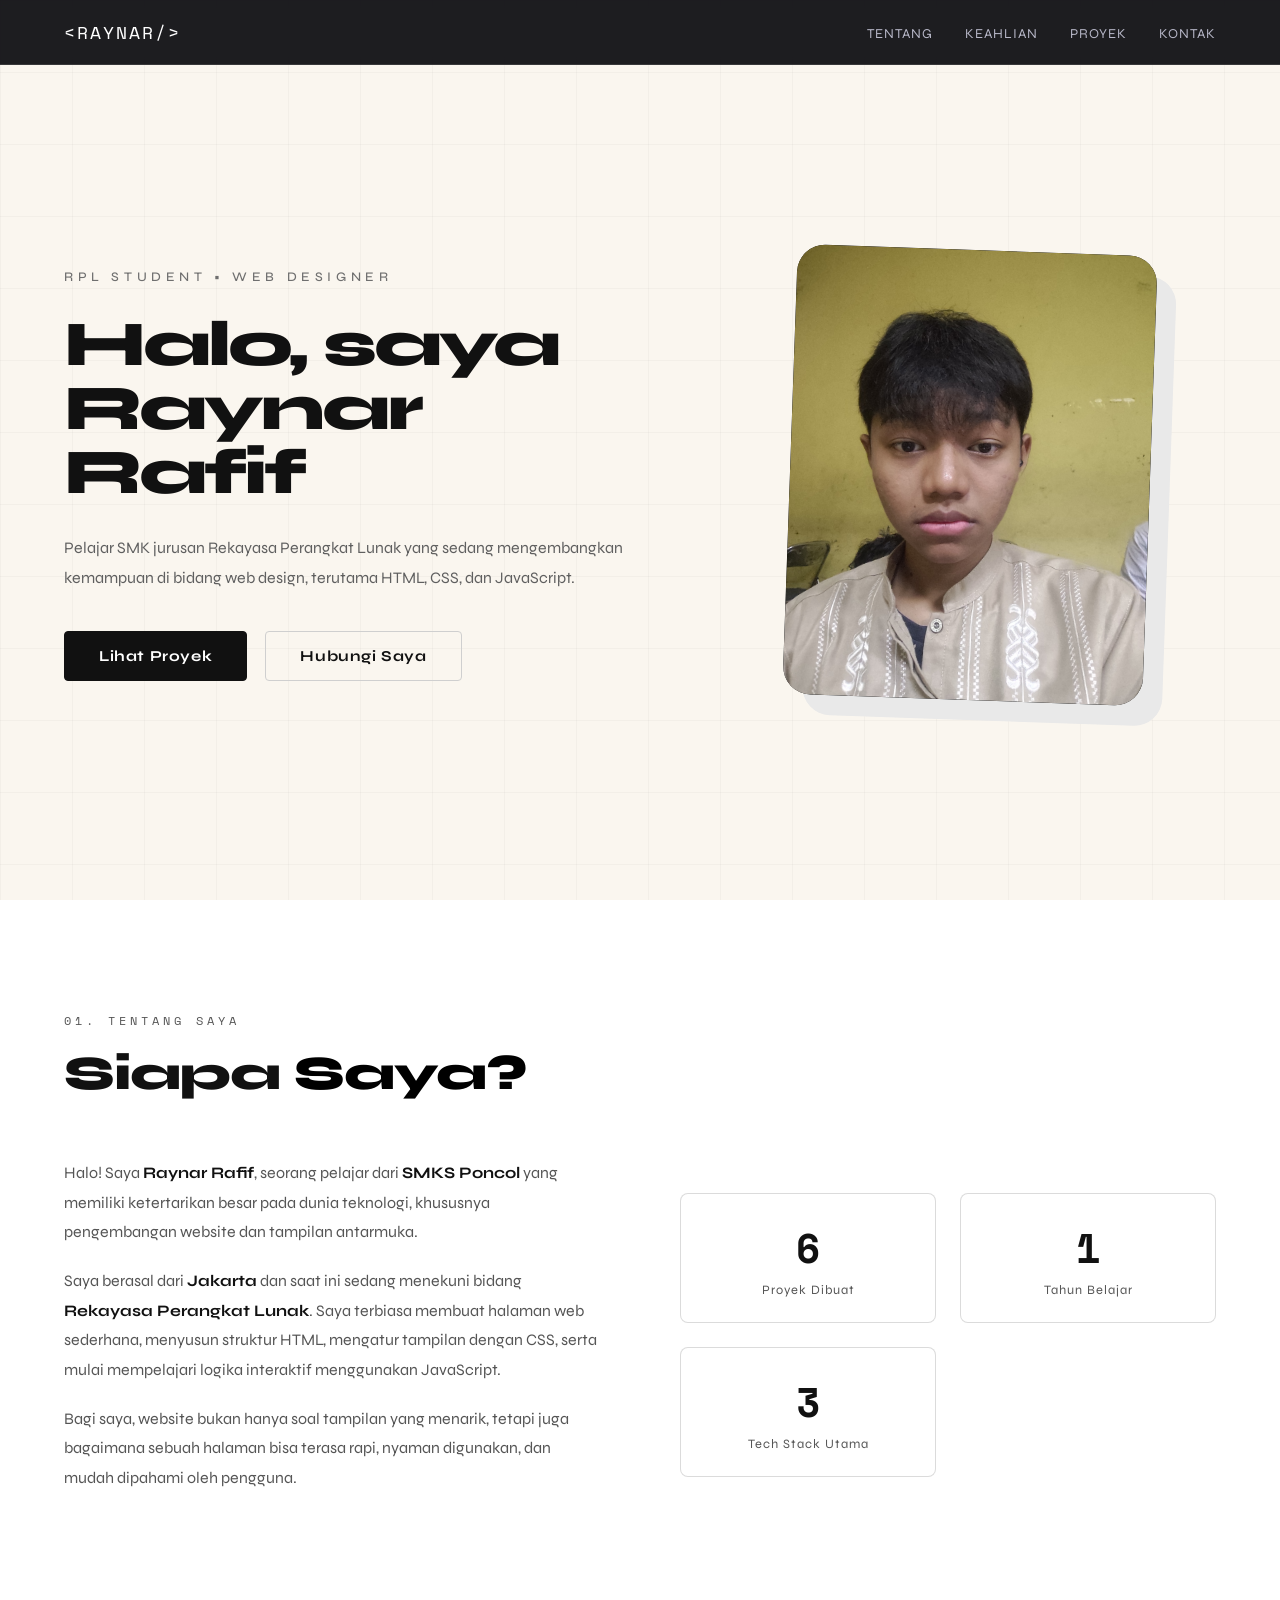
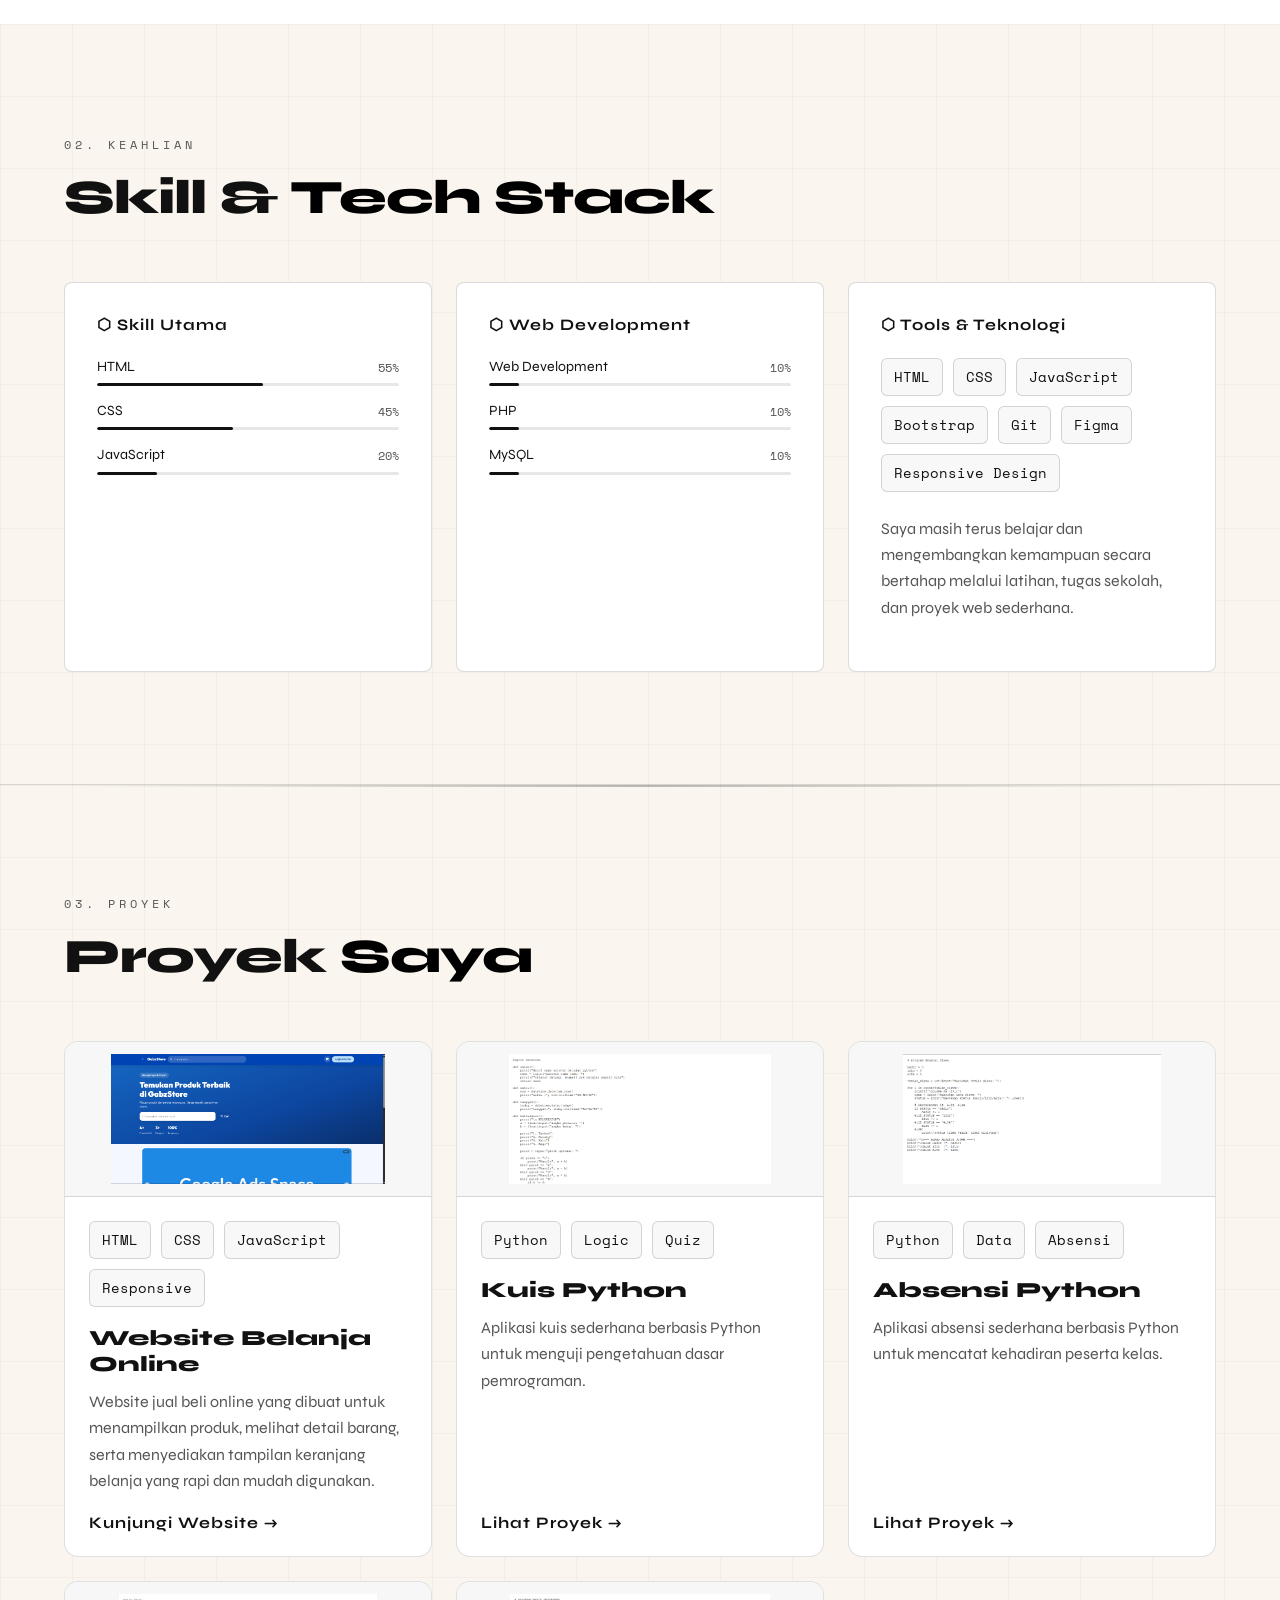
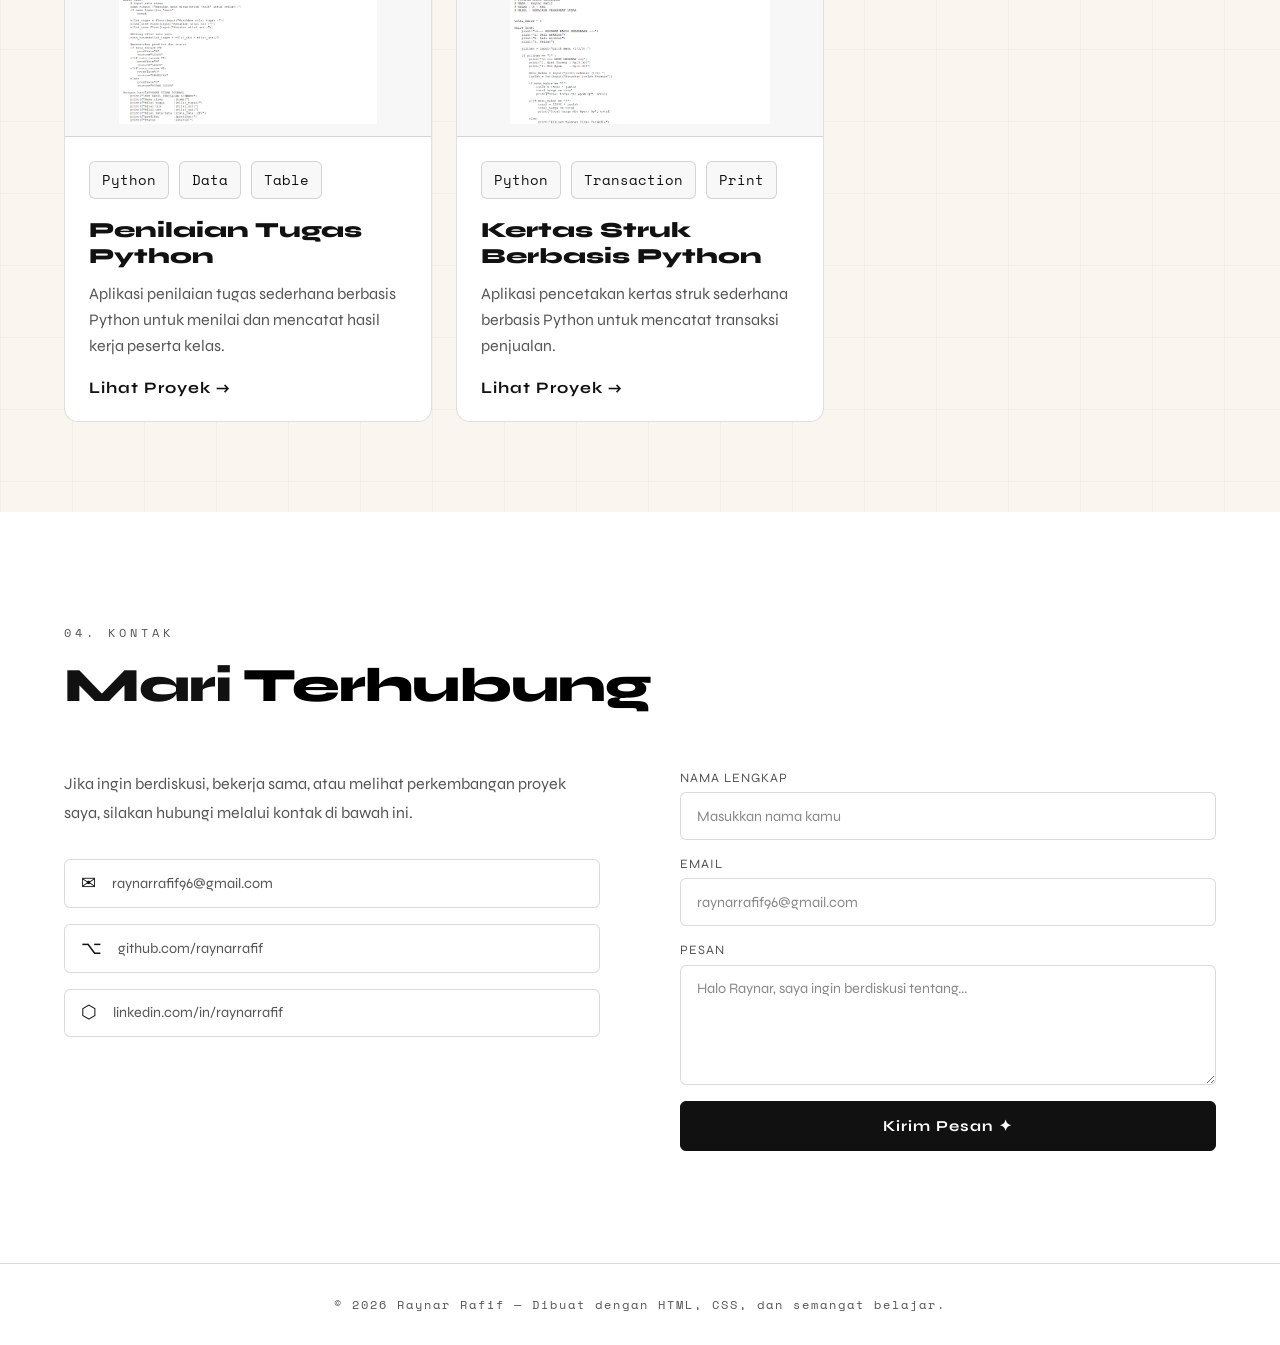
==== index.html @ 78a93ede "Rename portofolio cv.html to index.html" ====
<!DOCTYPE html>
<html lang="id">
<head>
  <meta charset="UTF-8" />
  <meta name="viewport" content="width=device-width, initial-scale=1.0" />
  <title>Portofolio - Raynar Rafif</title>

  <link href="https://fonts.googleapis.com/css2?family=Space+Mono:ital,wght@0,400;0,700;1,400&family=Syne:wght@400;600;700;800&display=swap" rel="stylesheet" />
  <link rel="stylesheet" href="style.css" />
</head>
<body>

  <div id="cursor-glow"></div>

  <!-- NAV -->
  <nav>
    <a href="#hero" class="nav-logo">&lt;RAYNAR/&gt;</a>

    <ul class="nav-links">
      <li><a href="#about">Tentang</a></li>
      <li><a href="#skills">Keahlian</a></li>
      <li><a href="#projects">Proyek</a></li>
      <li><a href="#contact">Kontak</a></li>
    </ul>

    <button class="hamburger" id="hamburger" aria-label="Menu">
      <span></span>
      <span></span>
      <span></span>
    </button>
  </nav>

  <div class="mobile-nav" id="mobile-nav">
    <a href="#about" onclick="closeMobileNav()">Tentang</a>
    <a href="#skills" onclick="closeMobileNav()">Keahlian</a>
    <a href="#projects" onclick="closeMobileNav()">Proyek</a>
    <a href="#contact" onclick="closeMobileNav()">Kontak</a>
  </div>

  <!-- HERO -->
  <section id="hero" class="hero-section">
    <div class="hero-content">

      <div class="hero-text">
        <p class="hero-label">RPL STUDENT • WEB DESIGNER</p>

        <h1>
          Halo, saya<br>
          <span>Raynar Rafif</span>
        </h1>

        <p class="hero-desc">
          Pelajar SMK jurusan Rekayasa Perangkat Lunak yang sedang mengembangkan
          kemampuan di bidang web design, terutama HTML, CSS, dan
         JavaScript.
        </p>

        <div class="hero-buttons">
          <a href="#projects" class="btn-primary">Lihat Proyek</a>
          <a href="#contact" class="btn-outline">Hubungi Saya</a>
        </div>
      </div>

      <div class="hero-image">
        <div class="profile-card">
          <img src="assets/foto-profil.jpg" alt="Foto Raynar Rafif">
        </div>
      </div>

    </div>
  </section>

  <!-- ABOUT -->
  <section id="about">
    <div class="section-label">01. Tentang Saya</div>
    <h2 class="section-title">Siapa <span>Saya?</span></h2>

    <div class="about-grid reveal">
      <div class="about-text">
        <p>
          Halo! Saya <strong>Raynar Rafif</strong>, seorang pelajar dari
          <strong>SMKS Poncol</strong> yang memiliki ketertarikan besar pada dunia teknologi,
          khususnya pengembangan website dan tampilan antarmuka.
        </p>

        <p>
          Saya berasal dari <strong>Jakarta</strong> dan saat ini sedang menekuni bidang
          <strong>Rekayasa Perangkat Lunak</strong>. Saya terbiasa membuat halaman web sederhana,
          menyusun struktur HTML, mengatur tampilan dengan CSS, serta mulai mempelajari logika
          interaktif menggunakan JavaScript.
        </p>

        <p>
          Bagi saya, website bukan hanya soal tampilan yang menarik, tetapi juga bagaimana sebuah
          halaman bisa terasa rapi, nyaman digunakan, dan mudah dipahami oleh pengguna.
        </p>
      </div>

      <div class="about-stats">
        <div class="stat-card">
          <span class="stat-number" data-count="6+">6+</span>
          <div class="stat-label">Proyek Dibuat</div>
        </div>

        <div class="stat-card">
          <span class="stat-number" data-count="1+">1+</span>
          <div class="stat-label">Tahun Belajar</div>
        </div>

        <div class="stat-card">
          <span class="stat-number" data-count="3">3</span>
          <div class="stat-label">Tech Stack Utama</div>
        </div>
      </div>
    </div>
  </section>

  <!-- SKILLS -->
  <section id="skills">
    <div class="section-label">02. Keahlian</div>
    <h2 class="section-title">Skill & <span>Tech Stack</span></h2>

    <div class="skills-grid reveal">

      <div class="skill-category">
        <div class="skill-cat-title">⬡ Skill Utama</div>

        <div class="skill-item">
          <div class="skill-name">
            <span>HTML</span>
            <span class="skill-pct">55%</span>
          </div>
          <div class="skill-bar-bg">
            <div class="skill-bar-fill" data-width="55"></div>
          </div>
        </div>

        <div class="skill-item">
          <div class="skill-name">
            <span>CSS</span>
            <span class="skill-pct">45%</span>
          </div>
          <div class="skill-bar-bg">
            <div class="skill-bar-fill" data-width="45"></div>
          </div>
        </div>

        <div class="skill-item">
          <div class="skill-name">
            <span>JavaScript</span>
            <span class="skill-pct">20%</span>
          </div>
          <div class="skill-bar-bg">
            <div class="skill-bar-fill" data-width="20"></div>
          </div>
        </div>
      </div>

      <div class="skill-category">
        <div class="skill-cat-title">⬡ Web Development</div>

        <div class="skill-item">
          <div class="skill-name">
            <span>Web Development</span>
            <span class="skill-pct">10%</span>
          </div>
          <div class="skill-bar-bg">
            <div class="skill-bar-fill" data-width="10"></div>
          </div>
        </div>

        <div class="skill-item">
          <div class="skill-name">
            <span>PHP</span>
            <span class="skill-pct">10%</span>
          </div>
          <div class="skill-bar-bg">
            <div class="skill-bar-fill" data-width="10"></div>
          </div>
        </div>

        <div class="skill-item">
          <div class="skill-name">
            <span>MySQL</span>
            <span class="skill-pct">10%</span>
          </div>
          <div class="skill-bar-bg">
            <div class="skill-bar-fill" data-width="10"></div>
          </div>
        </div>
      </div>

      <div class="skill-category">
        <div class="skill-cat-title">⬡ Tools & Teknologi</div>

        <div class="project-tags">
          <span class="tag">HTML</span>
          <span class="tag">CSS</span>
          <span class="tag">JavaScript</span>
          <span class="tag">Bootstrap</span>
          <span class="tag">Git</span>
          <span class="tag">Figma</span>
          <span class="tag">Responsive Design</span>
        </div>

        <p class="project-desc" style="margin-top: 1.5rem;">
          Saya masih terus belajar dan mengembangkan kemampuan secara bertahap melalui latihan,
          tugas sekolah, dan proyek web sederhana.
        </p>
      </div>

    </div>
  </section>

  <!-- PROJECTS -->
  <section id="projects">
    <div class="section-label">03. Proyek</div>
    <h2 class="section-title">Proyek <span>Saya</span></h2>

    <div class="projects-grid reveal">

      <!-- PROJECT 1 -->
      <div class="project-card">
        <div class="project-thumb">
          <img src="assets/website-belanja.png" alt="Website Belanja Online" class="project-img">
        </div>

        <div class="project-body">
          <div class="project-tags">
            <span class="tag">HTML</span>
            <span class="tag">CSS</span>
            <span class="tag">JavaScript</span>
            <span class="tag">Responsive</span>
          </div>

          <div class="project-title">Website Belanja Online</div>

          <p class="project-desc">
            Website jual beli online yang dibuat untuk menampilkan produk, melihat detail barang,
            serta menyediakan tampilan keranjang belanja yang rapi dan mudah digunakan.
          </p>

          <a href="https://gabzstoredemo.my.id/" class="project-link" target="_blank" rel="noopener noreferrer">
            Kunjungi Website →
          </a>
        </div>
      </div>

      <!-- PROJECT 2 -->
      <div class="project-card">
        <div class="project-thumb">
          <img src="assets/kuis.png" alt="Kuis Python" class="project-img">
        </div>

        <div class="project-body">
          <div class="project-tags">
            <span class="tag">Python</span>
            <span class="tag">Logic</span>
            <span class="tag">Quiz</span>
          </div>

          <div class="project-title">Kuis Python</div>

          <p class="project-desc">
            Aplikasi kuis sederhana berbasis Python untuk menguji pengetahuan dasar pemrograman.
          </p>

          <a href="assets/kuis.png" class="project-link" target="_blank" rel="noopener noreferrer">
            Lihat Proyek →
          </a>
        </div>
      </div>

      <!-- PROJECT 3 -->
      <div class="project-card">
        <div class="project-thumb">
          <img src="assets/absensi.png" alt="Absensi Python" class="project-img">
        </div>

        <div class="project-body">
          <div class="project-tags">
            <span class="tag">Python</span>
            <span class="tag">Data</span>
            <span class="tag">Absensi</span>
          </div>

          <div class="project-title">Absensi Python</div>

          <p class="project-desc">
            Aplikasi absensi sederhana berbasis Python untuk mencatat kehadiran peserta kelas.
          </p>

          <a href="assets/absensi.png" class="project-link" target="_blank" rel="noopener noreferrer">
            Lihat Proyek →
          </a>
        </div>
      </div>

      <!-- PROJECT 4 -->
      <div class="project-card">
        <div class="project-thumb">
          <img src="assets/Penilaian.png" alt="Penilaian Tugas Python" class="project-img">
        </div>

        <div class="project-body">
          <div class="project-tags">
            <span class="tag">Python</span>
            <span class="tag">Data</span>
            <span class="tag">Table</span>
          </div>

          <div class="project-title">Penilaian Tugas Python</div>

          <p class="project-desc">
            Aplikasi penilaian tugas sederhana berbasis Python untuk menilai dan mencatat hasil kerja peserta kelas.
          </p>

          <a href="assets/penilaian.png" class="project-link" target="_blank" rel="noopener noreferrer">
            Lihat Proyek →
          </a>
        </div>
      </div>

      <!-- PROJECT 5 -->
      <div class="project-card">
        <div class="project-thumb">
          <img src="assets/kasir-struk.png" alt="Kertas Struk Berbasis Python" class="project-img">
        </div>

        <div class="project-body">
          <div class="project-tags">
            <span class="tag">Python</span>
            <span class="tag">Transaction</span>
            <span class="tag">Print</span>
          </div>

          <div class="project-title">Kertas Struk Berbasis Python</div>

          <p class="project-desc">
            Aplikasi pencetakan kertas struk sederhana berbasis Python untuk mencatat transaksi penjualan.
          </p>

          <a href="assets/kasir-struk.png" class="project-link" target="_blank" rel="noopener noreferrer">
            Lihat Proyek →
          </a>
        </div>
      </div>
  </section>

  <!-- CONTACT -->
  <section id="contact">
    <div class="section-label">04. Kontak</div>
    <h2 class="section-title">Mari <span>Terhubung</span></h2>

    <div class="contact-wrapper reveal">
      <div class="contact-info">
        <p>
          Jika ingin berdiskusi, bekerja sama, atau melihat perkembangan proyek saya,
          silakan hubungi melalui kontak di bawah ini.
        </p>

        <div class="contact-links">
          <a href="mailto:raynarrafif96@gmail.com" class="contact-link">
            <span class="contact-icon">✉</span>
            <span>raynarrafif96@gmail.com</span>
          </a>

          <a href="https://github.com" target="_blank" class="contact-link">
            <span class="contact-icon">⌥</span>
            <span>github.com/raynarrafif</span>
          </a>

          <a href="https://linkedin.com" target="_blank" class="contact-link">
            <span class="contact-icon">⬡</span>
            <span>linkedin.com/in/raynarrafif</span>
          </a>
        </div>
      </div>

      <div>
        <div class="contact-form" id="contact-form">
          <div class="form-group">
            <label>NAMA LENGKAP</label>
            <input type="text" id="f-name" placeholder="Masukkan nama kamu" />
          </div>

          <div class="form-group">
            <label>EMAIL</label>
            <input type="email" id="f-email" placeholder="raynarrafif96@gmail.com" />
          </div>

          <div class="form-group">
            <label>PESAN</label>
            <textarea id="f-msg" placeholder="Halo Raynar, saya ingin berdiskusi tentang..."></textarea>
          </div>

          <button class="submit-btn" onclick="submitForm()">Kirim Pesan ✦</button>
        </div>

        <div class="form-success" id="form-success">
          ✦ Terima kasih! Pesan Anda sudah diterima.<br />
          Saya akan menghubungi Anda segera.
        </div>
      </div>
    </div>
  </section>

  <footer>
    <p>© 2026 Raynar Rafif — Dibuat dengan HTML, CSS, dan semangat belajar.</p>
  </footer>

  <script src="script.js"></script>
</body>
</html>
---- style.css ----
:root {
  --bg: #ffffff;
  --bg2: #ffffff;
  --bg3: #f3f3f3;
  --cream: #faf6ef;
  --cream-grid: rgba(0, 0, 0, 0.028);

  --accent: #111111;
  --accent2: #333333;

  --text: #111111;
  --muted: #555555;

  --border: rgba(0, 0, 0, 0.14);
  --card: #ffffff;

  --nav-bg: rgba(10, 10, 15, 0.92);
  --nav-text: #ffffff;
  --nav-muted: #b8b8c8;
}

*,
*::before,
*::after {
  box-sizing: border-box;
  margin: 0;
  padding: 0;
}

html {
  scroll-behavior: smooth;
}

body {
  font-family: "Syne", sans-serif;
  background: var(--bg);
  color: var(--text);
  min-height: 100vh;
  overflow-x: hidden;
}

/* Cursor glow dimatikan */
#cursor-glow {
  display: none;
}

/* NAV */
nav {
  position: fixed;
  top: 0;
  left: 0;
  right: 0;
  z-index: 100;
  display: flex;
  justify-content: space-between;
  align-items: center;
  padding: 1.2rem 5%;
  background: var(--nav-bg);
  backdrop-filter: blur(16px);
  border-bottom: 1px solid rgba(255, 255, 255, 0.12);
}

.nav-logo {
  font-family: "Space Mono", monospace;
  font-size: 1.1rem;
  color: var(--nav-text);
  letter-spacing: 2px;
  text-decoration: none;
}

.nav-links {
  display: flex;
  gap: 2rem;
  list-style: none;
}

.nav-links a {
  font-size: 0.85rem;
  letter-spacing: 1px;
  text-transform: uppercase;
  color: var(--nav-muted);
  text-decoration: none;
  transition: color 0.2s;
  position: relative;
}

.nav-links a::after {
  content: "";
  position: absolute;
  bottom: -4px;
  left: 0;
  width: 0;
  height: 1px;
  background: var(--nav-text);
  transition: width 0.3s;
}

.nav-links a:hover {
  color: var(--nav-text);
}

.nav-links a:hover::after {
  width: 100%;
}

/* HAMBURGER */
.hamburger {
  display: none;
  flex-direction: column;
  gap: 5px;
  cursor: pointer;
  background: none;
  border: none;
  padding: 4px;
}

.hamburger span {
  display: block;
  width: 24px;
  height: 2px;
  background: var(--nav-text);
  transition: all 0.3s;
  border-radius: 2px;
}

.hamburger.open span:nth-child(1) {
  transform: translateY(7px) rotate(45deg);
}

.hamburger.open span:nth-child(2) {
  opacity: 0;
}

.hamburger.open span:nth-child(3) {
  transform: translateY(-7px) rotate(-45deg);
}

/* MOBILE NAV */
.mobile-nav {
  display: none;
  position: fixed;
  top: 65px;
  left: 0;
  right: 0;
  background: rgba(10, 10, 15, 0.97);
  backdrop-filter: blur(16px);
  z-index: 99;
  flex-direction: column;
  padding: 1.5rem 5%;
  border-bottom: 1px solid rgba(255, 255, 255, 0.12);
  gap: 1.2rem;
}

.mobile-nav.open {
  display: flex;
}

.mobile-nav a {
  color: var(--nav-muted);
  text-decoration: none;
  font-size: 1rem;
  letter-spacing: 1px;
  text-transform: uppercase;
  padding: 0.5rem 0;
  border-bottom: 1px solid rgba(255, 255, 255, 0.12);
  transition: color 0.2s;
}

.mobile-nav a:hover {
  color: var(--nav-text);
}

/* HERO */
.hero-section {
  min-height: 100vh;
  padding: 120px 5% 70px;
  display: flex;
  align-items: center;

  /* background full cream */
  background-color: var(--cream);

  /* grid tetap ada */
  background-image:
    linear-gradient(var(--cream-grid) 1px, transparent 1px),
    linear-gradient(90deg, var(--cream-grid) 1px, transparent 1px);

  background-size: 72px 72px, 72px 72px;
}

.hero-content {
  width: 100%;
  display: grid;
  grid-template-columns: 1.1fr 0.9fr;
  align-items: center;
  gap: 60px;
}

.hero-label {
  font-size: 0.82rem;
  letter-spacing: 0.35em;
  color: #6f6f6f;
  margin-bottom: 28px;
  font-weight: 500;
}

.hero-text h1 {
  font-size: clamp(2.5rem, 5vw, 4.6rem);
  line-height: 1;
  letter-spacing: -0.045em;
  font-weight: 800;
  margin-bottom: 28px;
}

.hero-text h1 span {
  font-weight: 800;
}

.hero-desc {
  max-width: 610px;
  font-size: 1rem;
  line-height: 1.9;
  color: #5f5f5f;
  margin-bottom: 38px;
}

.hero-buttons {
  display: flex;
  gap: 18px;
  flex-wrap: wrap;
}

.btn-primary,
.btn-outline {
  padding: 15px 34px;
  border-radius: 4px;
  text-decoration: none;
  font-size: 0.95rem;
  font-weight: 700;
  letter-spacing: 0.04em;
  transition: 0.25s ease;
}

.btn-primary {
  background: #111;
  color: #fff;
  border: 1px solid #111;
}

.btn-primary:hover {
  background: transparent;
  color: #111;
}

.btn-outline {
  color: #111;
  border: 1px solid #cfcfcf;
  background: transparent;
}

.btn-outline:hover {
  border-color: #111;
  background: #111;
  color: #fff;
}

.hero-image {
  display: flex;
  justify-content: center;
  align-items: center;
}

.profile-card {
  width: min(360px, 80vw);
  aspect-ratio: 4 / 5;
  border-radius: 28px;
  overflow: hidden;
  background: #111;
  box-shadow: 20px 20px 0 #e9e9e9;
  transform: rotate(2deg);
  transition: 0.3s ease;
}

.profile-card:hover {
  transform: rotate(0deg) translateY(-8px);
  box-shadow: 14px 14px 0 #111;
}

.profile-card img {
  width: 100%;
  height: 100%;
  object-fit: cover;
  display: block;
}

/* SECTIONS */
section {
  padding: 7rem 5%;
  position: relative;
  z-index: 1;
  background: var(--bg);
}

.section-label {
  font-family: "Space Mono", monospace;
  font-size: 0.75rem;
  letter-spacing: 4px;
  text-transform: uppercase;
  color: var(--muted);
  margin-bottom: 1rem;
}

.section-title {
  font-size: clamp(2rem, 4vw, 3rem);
  font-weight: 800;
  letter-spacing: -1px;
  margin-bottom: 3.5rem;
  color: var(--text);
}

.section-title span {
  color: #000000;
}

/* ABOUT */
#about {
  background: var(--bg2);
}

.about-grid {
  display: grid;
  grid-template-columns: 1fr 1fr;
  gap: 5rem;
  align-items: center;
}

.about-text p {
  color: var(--muted);
  line-height: 1.85;
  font-size: 1rem;
  margin-bottom: 1.2rem;
}

.about-text p strong {
  color: var(--text);
  font-weight: 700;
}

.about-stats {
  display: grid;
  grid-template-columns: 1fr 1fr;
  gap: 1.5rem;
}

.stat-card {
  background: var(--card);
  border: 1px solid var(--border);
  border-radius: 8px;
  padding: 1.5rem;
  text-align: center;
  transition: border-color 0.3s, transform 0.3s, box-shadow 0.3s;
}

.stat-card:hover {
  border-color: #111111;
  transform: translateY(-4px);
  box-shadow: 0 12px 30px rgba(0, 0, 0, 0.08);
}

.stat-number {
  font-size: 2.5rem;
  font-weight: 800;
  color: #111111;
  display: block;
  font-family: "Space Mono", monospace;
}

.stat-label {
  font-size: 0.8rem;
  color: var(--muted);
  letter-spacing: 1px;
  margin-top: 0.3rem;
}

/* SKILLS */
#skills {
  background-color: var(--cream);
  background-image:
    linear-gradient(var(--cream-grid) 1px, transparent 1px),
    linear-gradient(90deg, var(--cream-grid) 1px, transparent 1px);
  background-size: 72px 72px;
}

.skills-grid {
  display: grid;
  grid-template-columns: repeat(auto-fit, minmax(280px, 1fr));
  gap: 1.5rem;
}

.skill-category {
  background: var(--card);
  border: 1px solid var(--border);
  border-radius: 8px;
  padding: 2rem;
  transition: border-color 0.3s, transform 0.3s, box-shadow 0.3s;
}

.skill-category:hover {
  border-color: #111111;
  transform: translateY(-4px);
  box-shadow: 0 12px 30px rgba(0, 0, 0, 0.08);
}

.skill-cat-title {
  font-size: 1rem;
  font-weight: 700;
  color: #111111;
  margin-bottom: 1.5rem;
  letter-spacing: 1px;
  display: flex;
  align-items: center;
  gap: 0.5rem;
}

.skill-item {
  margin-bottom: 1rem;
}

.skill-name {
  display: flex;
  justify-content: space-between;
  font-size: 0.88rem;
  margin-bottom: 0.4rem;
  color: var(--text);
}

.skill-pct {
  color: var(--muted);
  font-family: "Space Mono", monospace;
  font-size: 0.78rem;
}

.skill-bar-bg {
  height: 3px;
  background: #e7e7e7;
  border-radius: 2px;
  overflow: hidden;
}

.skill-bar-fill {
  height: 100%;
  background: #111111;
  border-radius: 2px;
  width: 0;
  transition: width 1.2s cubic-bezier(0.4, 0, 0.2, 1);
}

/* PROJECTS */
#projects {
  position: relative;
  padding: 110px 5% 90px;
  background-color: var(--cream);
  background-image:
    linear-gradient(var(--cream-grid) 1px, transparent 1px),
    linear-gradient(90deg, var(--cream-grid) 1px, transparent 1px);
  background-size: 72px 72px, 72px 72px;
  border-top: 1px solid rgba(0, 0, 0, 0.14);
}

/* sekat halus biar section proyek ga nyatu sama atasnya */
#projects::before {
  content: "";
  position: absolute;
  top: 0;
  left: 5%;
  right: 5%;
  height: 2px;
  background: linear-gradient(
    90deg,
    transparent,
    rgba(0, 0, 0, 0.25),
    transparent
  );
}

.projects-grid {
  display: grid;
  grid-template-columns: repeat(3, minmax(0, 1fr));
  gap: 24px;
  align-items: stretch;
}

.project-card {
  width: 100%;
  min-width: 0;
  background: #fff;
  border: 1px solid rgba(0, 0, 0, 0.12);
  border-radius: 14px;
  overflow: hidden;
  transition: 0.3s ease;
  display: flex;
  flex-direction: column;
}

.project-card:hover {
  border-color: #111111;
  transform: translateY(-6px);
  box-shadow: 0 14px 34px rgba(0, 0, 0, 0.1);
}

.project-thumb {
  height: 155px;
  background: #f3f3f3;
  overflow: hidden;
  border-bottom: 1px solid rgba(0, 0, 0, 0.12);

  display: flex;
  align-items: center;
  justify-content: center;
}

.project-img {
  width: 100%;
  height: 100%;
  object-fit: contain;
  display: block;
  padding: 12px;
  background: #f7f7f7;
}

.project-body {
  padding: 24px;
  flex: 1;
  display: flex;
  flex-direction: column;
}

.project-tags {
  display: flex;
  flex-wrap: wrap;
  gap: 10px;
  margin-bottom: 18px;
}

.tag {
  display: inline-block;
  padding: 8px 12px;
  border: 1px solid rgba(0, 0, 0, 0.15);
  border-radius: 6px;
  font-family: "Space Mono", monospace;
  font-size: 0.85rem;
  background: #f8f8f8;
}

.project-title {
  font-size: 1.35rem;
  font-weight: 800;
  margin-bottom: 12px;
  color: #111;
}

.project-desc {
  color: #555;
  line-height: 1.65;
  margin-bottom: 18px;
}

.project-link {
  display: inline-block;
  margin-top: auto;
  color: #111;
  font-weight: 700;
  text-decoration: none;
  letter-spacing: 1px;
}

.project-link:hover {
  text-decoration: underline;
}

/* responsive tablet */
@media (max-width: 900px) {
  .projects-grid {
    grid-template-columns: repeat(2, minmax(0, 1fr));
  }
}

/* responsive mobile */
@media (max-width: 600px) {
  #projects {
    padding: 85px 5% 70px;
  }

  .projects-grid {
    grid-template-columns: 1fr;
  }

  .project-thumb {
    height: 180px;
  }
}

/* CONTACT */
#contact {
  background: var(--bg);
}

.contact-wrapper {
  display: grid;
  grid-template-columns: 1fr 1fr;
  gap: 5rem;
  align-items: start;
}

.contact-info p {
  color: var(--muted);
  line-height: 1.8;
  margin-bottom: 2rem;
  font-size: 1rem;
}

.contact-links {
  display: flex;
  flex-direction: column;
  gap: 1rem;
}

.contact-link {
  display: flex;
  align-items: center;
  gap: 1rem;
  color: var(--muted);
  text-decoration: none;
  font-size: 0.9rem;
  padding: 0.8rem 1rem;
  border: 1px solid var(--border);
  border-radius: 6px;
  background: var(--card);
  transition: border-color 0.3s, color 0.3s, transform 0.3s, box-shadow 0.3s;
}

.contact-link:hover {
  border-color: #111111;
  color: #111111;
  transform: translateY(-2px);
  box-shadow: 0 10px 24px rgba(0, 0, 0, 0.08);
}

.contact-icon {
  font-size: 1.1rem;
  color: #111111;
}

.contact-form {
  display: flex;
  flex-direction: column;
  gap: 1rem;
}

.form-group {
  display: flex;
  flex-direction: column;
  gap: 0.4rem;
}

.form-group label {
  font-size: 0.8rem;
  letter-spacing: 1px;
  color: var(--muted);
}

.form-group input,
.form-group textarea {
  background: #ffffff;
  border: 1px solid var(--border);
  border-radius: 6px;
  padding: 0.9rem 1rem;
  color: var(--text);
  font-family: "Syne", sans-serif;
  font-size: 0.9rem;
  transition: border-color 0.2s, box-shadow 0.2s;
  outline: none;
}

.form-group input::placeholder,
.form-group textarea::placeholder {
  color: #888888;
}

.form-group input:focus,
.form-group textarea:focus {
  border-color: #111111;
  box-shadow: 0 0 0 3px rgba(0, 0, 0, 0.06);
}

.form-group textarea {
  resize: vertical;
  min-height: 120px;
}

.submit-btn {
  padding: 0.95rem;
  background: #111111;
  color: #ffffff;
  border: 1px solid #111111;
  border-radius: 6px;
  font-family: "Syne", sans-serif;
  font-size: 0.95rem;
  font-weight: 700;
  letter-spacing: 1px;
  cursor: pointer;
  transition: transform 0.2s, box-shadow 0.2s, background 0.2s;
}

.submit-btn:hover {
  transform: translateY(-2px);
  box-shadow: 0 8px 30px rgba(0, 0, 0, 0.18);
  background: #000000;
}

.form-success {
  display: none;
  text-align: center;
  padding: 2rem;
  border: 1px solid #111111;
  border-radius: 8px;
  color: #111111;
  font-size: 1rem;
  background: #f7f7f7;
}

/* FOOTER */
footer {
  text-align: center;
  padding: 2rem 5%;
  border-top: 1px solid var(--border);
  color: var(--muted);
  background: #ffffff;
  font-family: "Space Mono", monospace;
  font-size: 0.75rem;
  letter-spacing: 2px;
}

/* ANIMATIONS */
@keyframes fadeUp {
  from {
    opacity: 0;
    transform: translateY(24px);
  }

  to {
    opacity: 1;
    transform: translateY(0);
  }
}

@keyframes pulse {
  0%,
  100% {
    opacity: 1;
  }

  50% {
    opacity: 0.3;
  }
}

.reveal {
  opacity: 0;
  transform: translateY(32px);
  transition: opacity 0.7s ease, transform 0.7s ease;
}

.reveal.visible {
  opacity: 1;
  transform: translateY(0);
}

/* RESPONSIVE TABLET */
@media (max-width: 1024px) {
  .projects-grid {
    grid-template-columns: repeat(2, minmax(0, 1fr));
  }
}

/* RESPONSIVE MOBILE */
@media (max-width: 768px) {
  .hero-section {
    background-color: var(--cream);
    background-image:
      linear-gradient(var(--cream-grid) 1px, transparent 1px),
      linear-gradient(90deg, var(--cream-grid) 1px, transparent 1px);
    background-size: 72px 72px;
  }

  .nav-links {
    display: none;
  }

  .hamburger {
    display: flex;
  }

  .hero-content {
    grid-template-columns: 1fr;
    gap: 45px;
  }

  .hero-image {
    order: -1;
  }

  .profile-card {
    width: min(280px, 75vw);
    box-shadow: 12px 12px 0 #e9e9e9;
  }

  .hero-text h1 {
    font-size: clamp(2.2rem, 10vw, 3.6rem);
    line-height: 1.05;
    letter-spacing: -0.035em;
  }

  .hero-desc {
    max-width: 560px;
    font-size: 0.92rem;
    line-height: 1.8;
  }

  .about-grid,
  .contact-wrapper {
    grid-template-columns: 1fr;
    gap: 3rem;
  }

  .projects-grid {
    grid-template-columns: 1fr;
  }

  section {
    padding: 5rem 5%;
  }
}

@media (max-width: 520px) {
  .hero-section {
    padding-top: 95px;
  }

  .hero-label {
    font-size: 0.72rem;
    letter-spacing: 0.22em;
    margin-bottom: 20px;
  }

  .hero-text h1 {
    font-size: clamp(2rem, 12vw, 3rem);
  }

  .hero-buttons {
    gap: 12px;
  }

  .btn-primary,
  .btn-outline {
    width: 100%;
    text-align: center;
    padding: 14px 24px;
  }
}
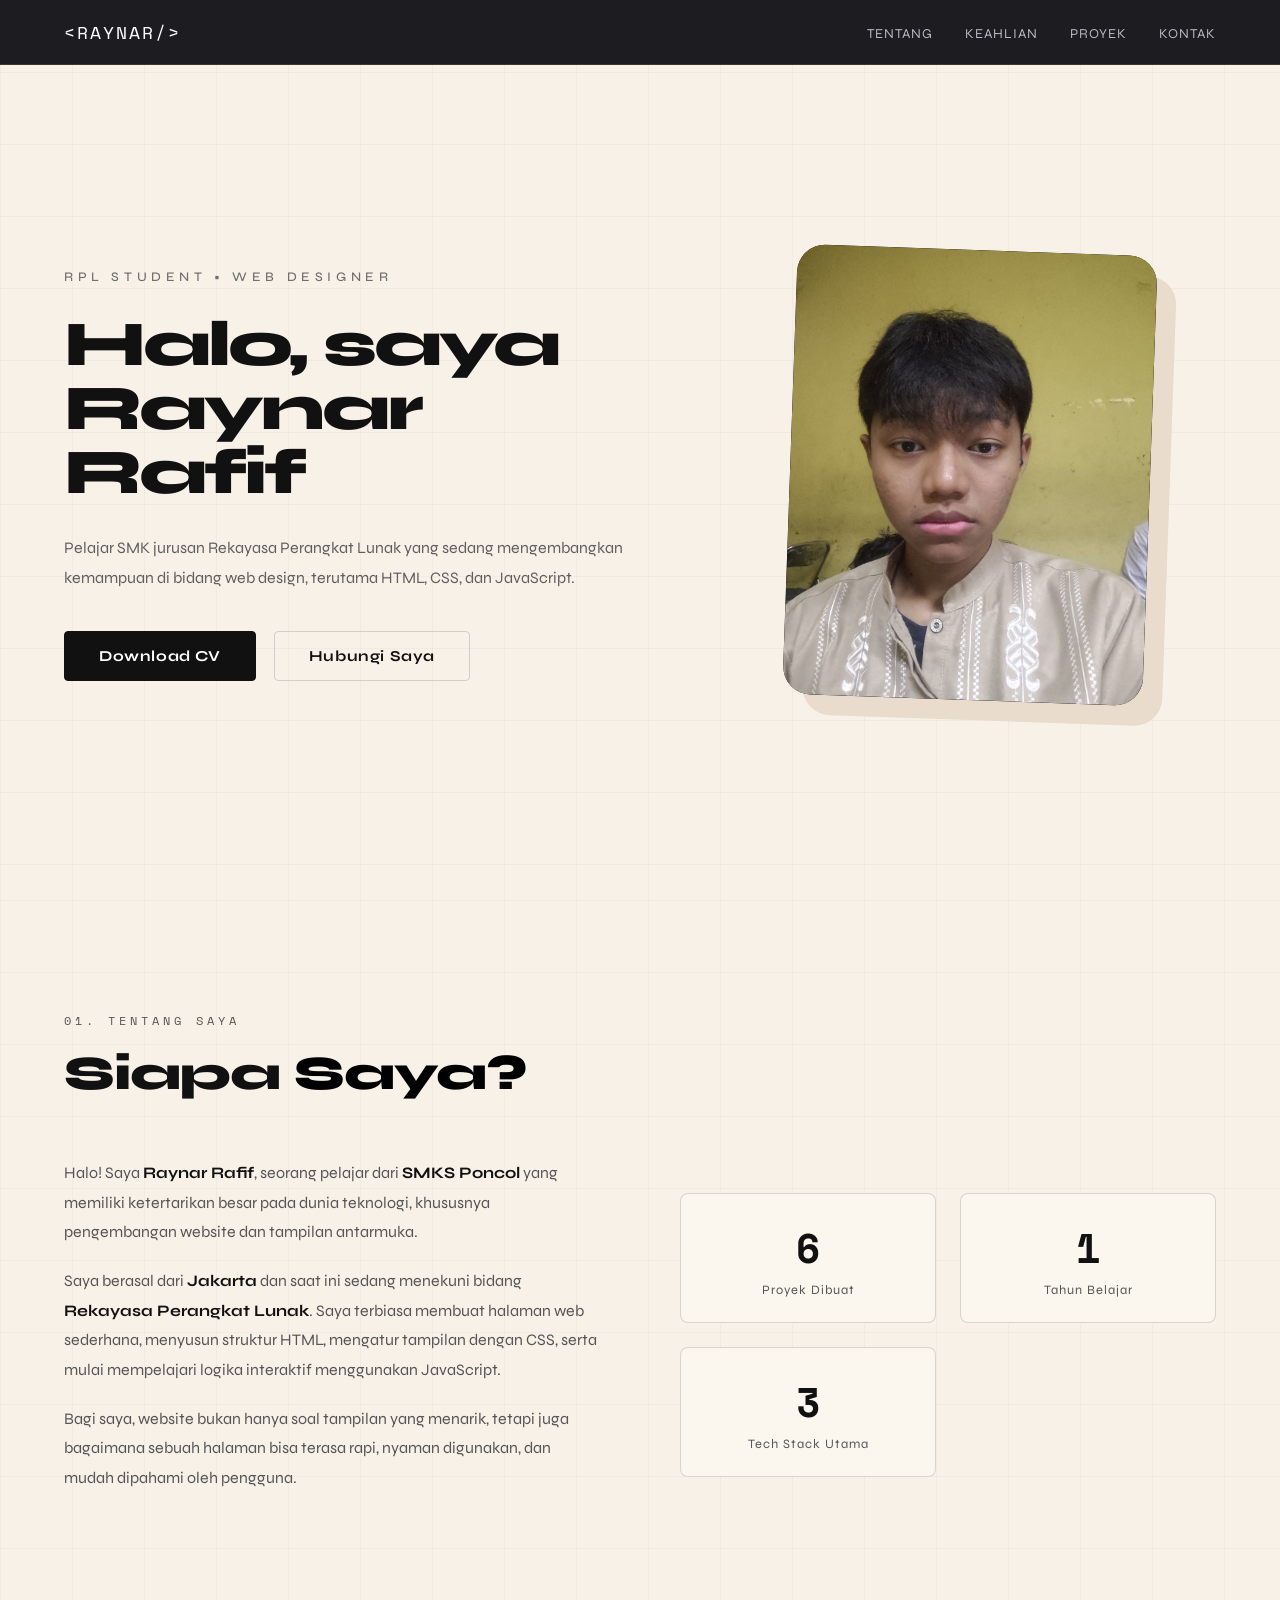
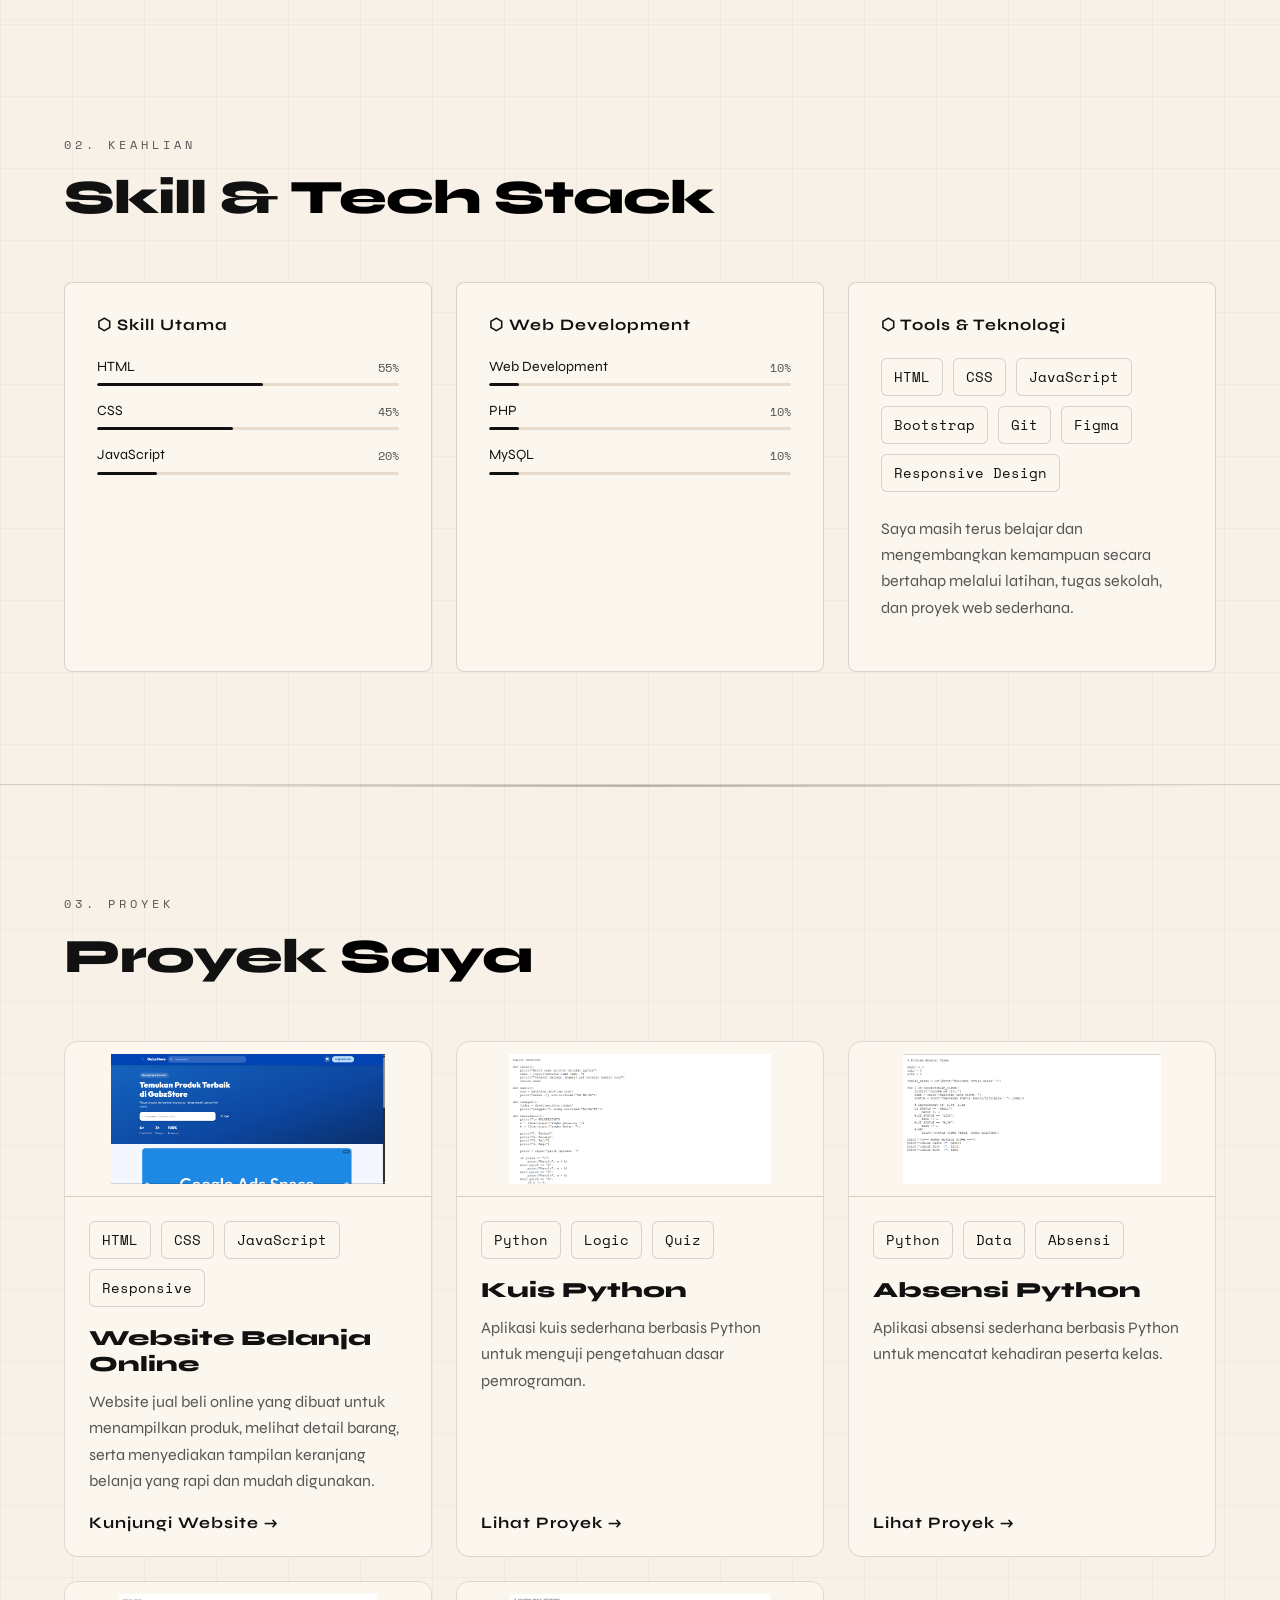
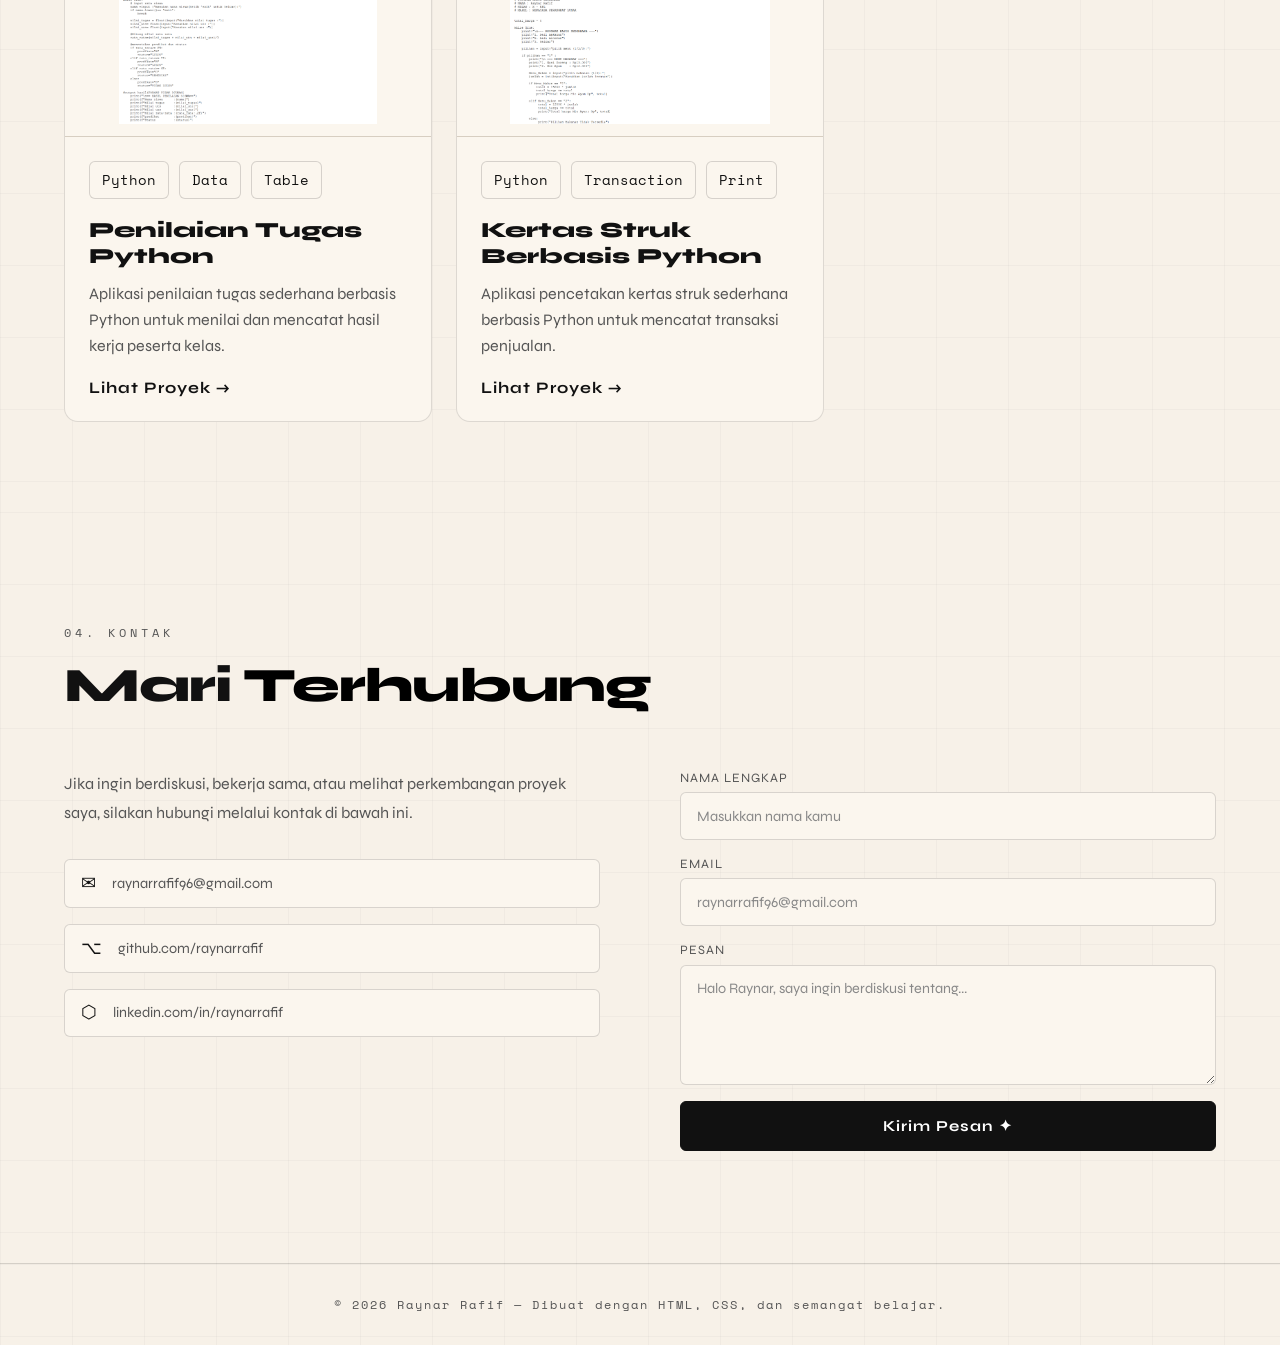
==== commit d825bcf5: "Update index.html" ====
--- a/index.html
+++ b/index.html
@@ -56,7 +56,9 @@
         </p>
 
         <div class="hero-buttons">
-          <a href="#projects" class="btn-primary">Lihat Proyek</a>
+         <a href="assets/CV-Raynar-Rafif.pdf" class="btn-primary" download>
+  Download CV
+</a>
           <a href="#contact" class="btn-outline">Hubungi Saya</a>
         </div>
       </div>
--- a/style.css
+++ b/style.css
@@ -1,8 +1,5 @@
 :root {
-  --bg: #ffffff;
-  --bg2: #ffffff;
-  --bg3: #f3f3f3;
-  --cream: #faf6ef;
+  --cream: #f7f1e8;
   --cream-grid: rgba(0, 0, 0, 0.028);
 
   --accent: #111111;
@@ -12,7 +9,9 @@
   --muted: #555555;
 
   --border: rgba(0, 0, 0, 0.14);
-  --card: #ffffff;
+  --card: #fbf6ee;
+  --bg: var(--cream);
+  --bg2: var(--cream);
 
   --nav-bg: rgba(10, 10, 15, 0.92);
   --nav-text: #ffffff;
@@ -33,7 +32,11 @@
 
 body {
   font-family: "Syne", sans-serif;
-  background: var(--bg);
+  background-color: var(--cream);
+  background-image:
+    linear-gradient(var(--cream-grid) 1px, transparent 1px),
+    linear-gradient(90deg, var(--cream-grid) 1px, transparent 1px);
+  background-size: 72px 72px;
   color: var(--text);
   min-height: 100vh;
   overflow-x: hidden;
@@ -276,7 +279,7 @@
   border-radius: 28px;
   overflow: hidden;
   background: #111;
-  box-shadow: 20px 20px 0 #e9e9e9;
+  box-shadow: 20px 20px 0 #e9dccd;
   transform: rotate(2deg);
   transition: 0.3s ease;
 }
@@ -298,7 +301,11 @@
   padding: 7rem 5%;
   position: relative;
   z-index: 1;
-  background: var(--bg);
+  background-color: var(--cream);
+  background-image:
+    linear-gradient(var(--cream-grid) 1px, transparent 1px),
+    linear-gradient(90deg, var(--cream-grid) 1px, transparent 1px);
+  background-size: 72px 72px;
 }
 
 .section-label {
@@ -322,9 +329,26 @@
   color: #000000;
 }
 
+/* Biar ga ada sekat putih dari wrapper/container */
+.container,
+.wrapper,
+.content,
+.hero-content,
+.about-wrapper,
+.skills-wrapper,
+.projects-wrapper,
+.contact-wrapper {
+  background: transparent;
+}
+
+
 /* ABOUT */
 #about {
-  background: var(--bg2);
+  background-color: var(--cream);
+  background-image:
+    linear-gradient(var(--cream-grid) 1px, transparent 1px),
+    linear-gradient(90deg, var(--cream-grid) 1px, transparent 1px);
+  background-size: 72px 72px;
 }
 
 .about-grid {
@@ -442,7 +466,7 @@
 
 .skill-bar-bg {
   height: 3px;
-  background: #e7e7e7;
+  background: #e9dccd;
   border-radius: 2px;
   overflow: hidden;
 }
@@ -493,7 +517,7 @@
 .project-card {
   width: 100%;
   min-width: 0;
-  background: #fff;
+  background: var(--card);
   border: 1px solid rgba(0, 0, 0, 0.12);
   border-radius: 14px;
   overflow: hidden;
@@ -510,7 +534,7 @@
 
 .project-thumb {
   height: 155px;
-  background: #f3f3f3;
+  background: #f5eadc;
   overflow: hidden;
   border-bottom: 1px solid rgba(0, 0, 0, 0.12);
 
@@ -525,7 +549,7 @@
   object-fit: contain;
   display: block;
   padding: 12px;
-  background: #f7f7f7;
+  background: #fbf6ee;
 }
 
 .project-body {
@@ -549,7 +573,7 @@
   border-radius: 6px;
   font-family: "Space Mono", monospace;
   font-size: 0.85rem;
-  background: #f8f8f8;
+  background: #fbf6ee;
 }
 
 .project-title {
@@ -602,7 +626,11 @@
 
 /* CONTACT */
 #contact {
-  background: var(--bg);
+  background-color: var(--cream);
+  background-image:
+    linear-gradient(var(--cream-grid) 1px, transparent 1px),
+    linear-gradient(90deg, var(--cream-grid) 1px, transparent 1px);
+  background-size: 72px 72px;
 }
 
 .contact-wrapper {
@@ -671,7 +699,7 @@
 
 .form-group input,
 .form-group textarea {
-  background: #ffffff;
+  background: var(--card);
   border: 1px solid var(--border);
   border-radius: 6px;
   padding: 0.9rem 1rem;
@@ -726,7 +754,7 @@
   border-radius: 8px;
   color: #111111;
   font-size: 1rem;
-  background: #f7f7f7;
+  background: #fbf6ee;
 }
 
 /* FOOTER */
@@ -735,7 +763,11 @@
   padding: 2rem 5%;
   border-top: 1px solid var(--border);
   color: var(--muted);
-  background: #ffffff;
+  background-color: var(--cream);
+  background-image:
+    linear-gradient(var(--cream-grid) 1px, transparent 1px),
+    linear-gradient(90deg, var(--cream-grid) 1px, transparent 1px);
+  background-size: 72px 72px;
   font-family: "Space Mono", monospace;
   font-size: 0.75rem;
   letter-spacing: 2px;
@@ -812,7 +844,7 @@
 
   .profile-card {
     width: min(280px, 75vw);
-    box-shadow: 12px 12px 0 #e9e9e9;
+    box-shadow: 12px 12px 0 #e9dccd;
   }
 
   .hero-text h1 {
@@ -867,4 +899,4 @@
     text-align: center;
     padding: 14px 24px;
   }
-}+}
